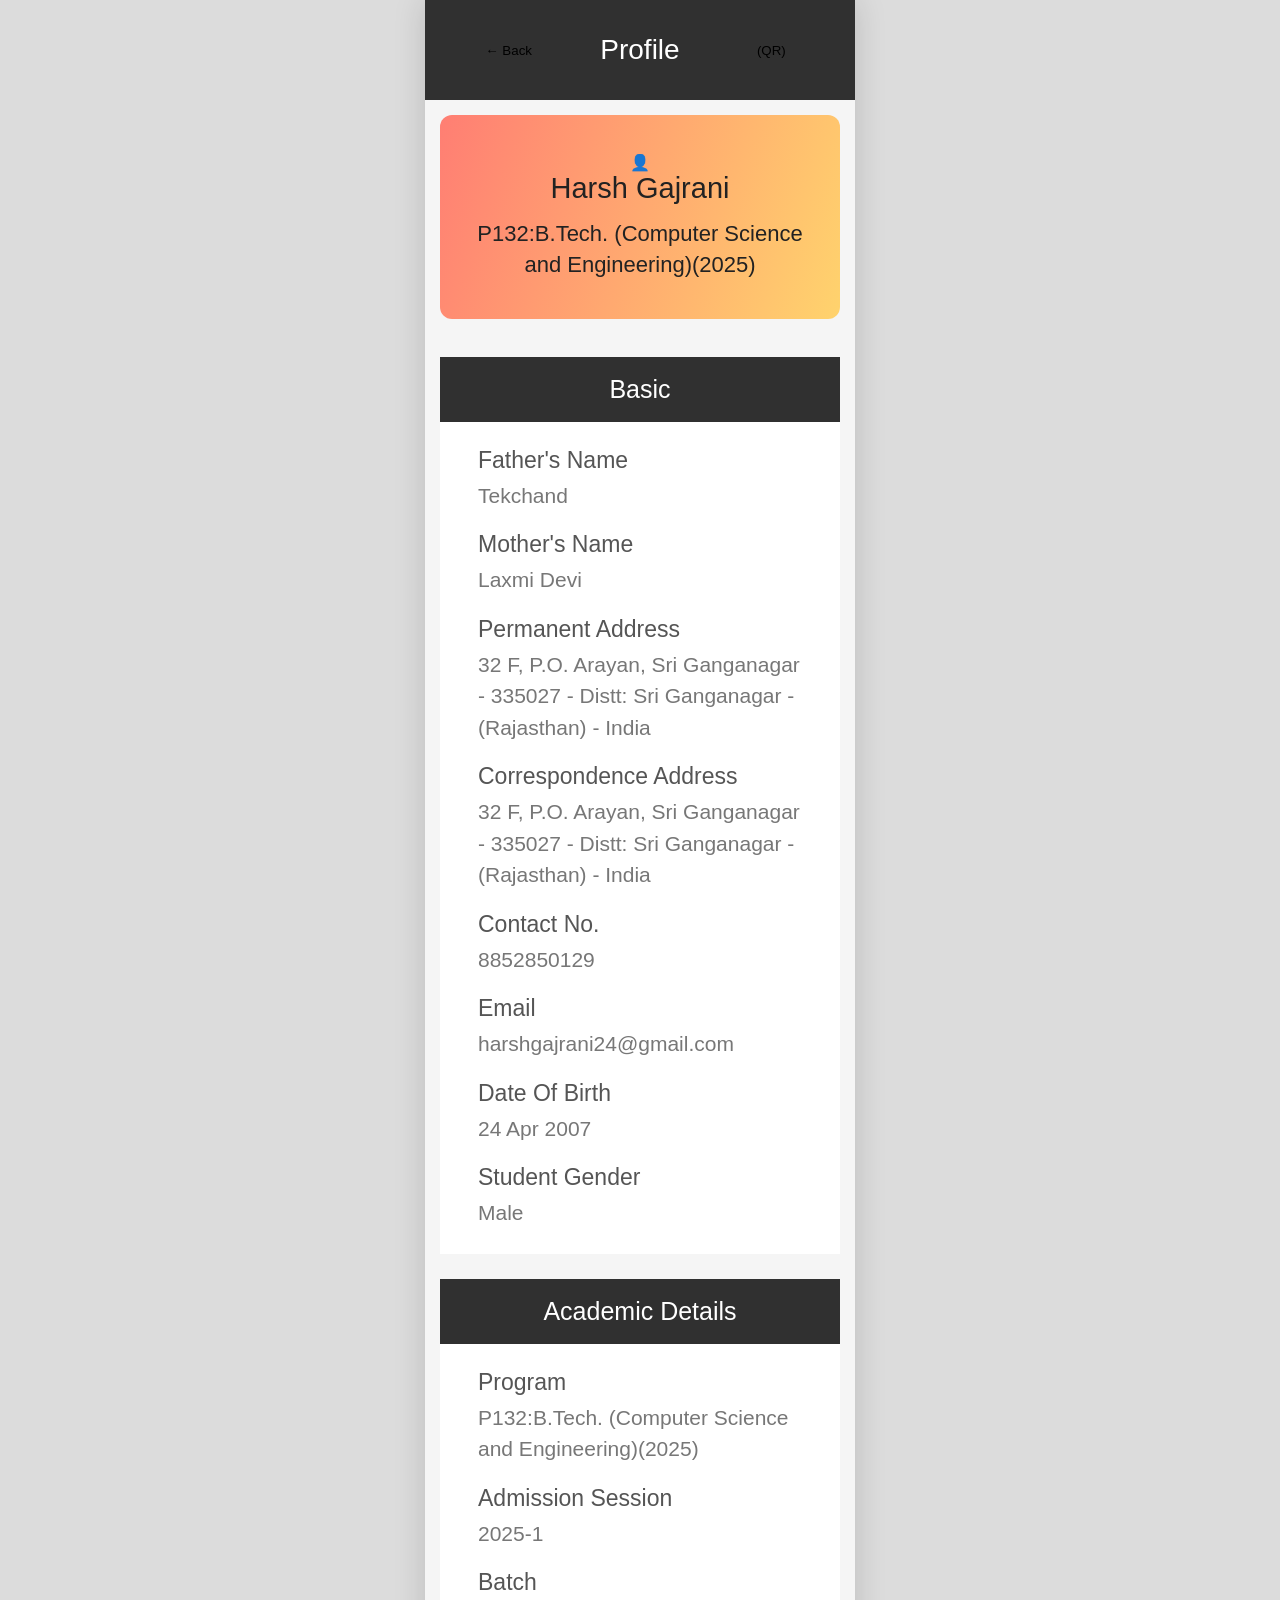
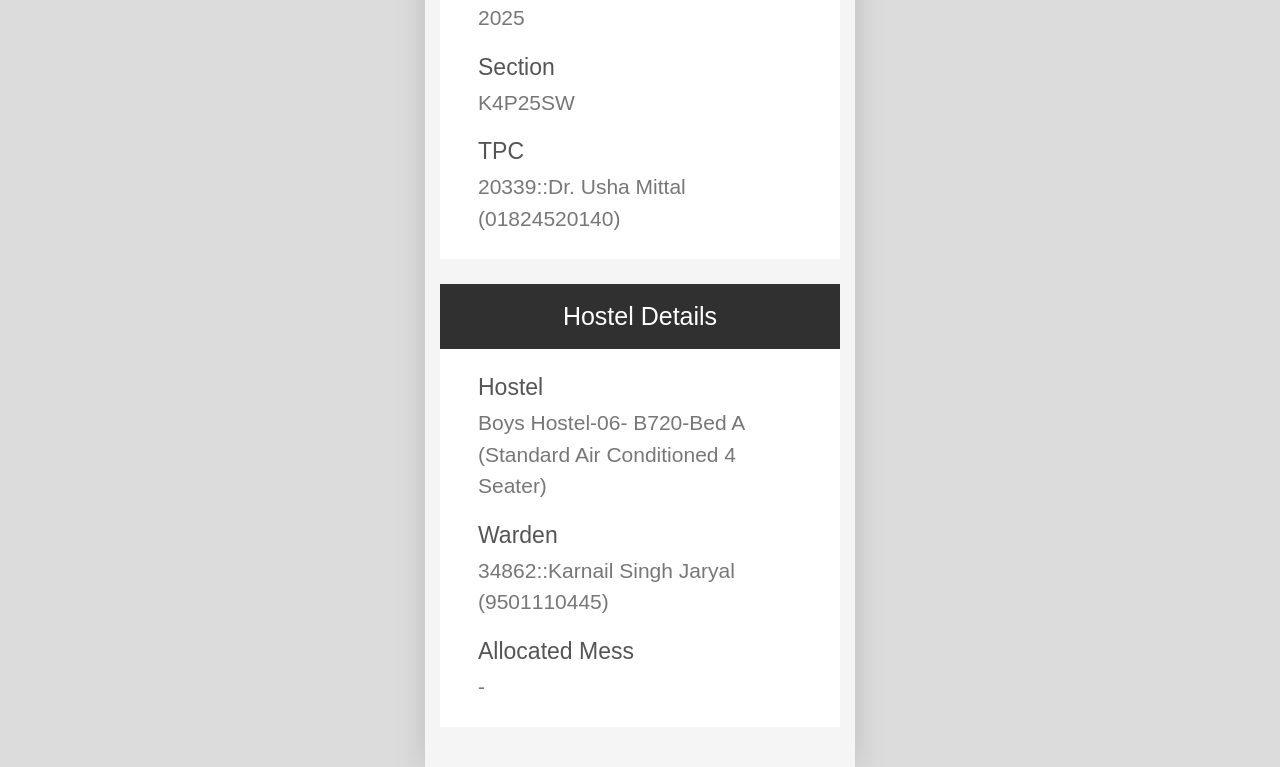
==== profile.html @ 2657b199 "Add files via upload" ====
<!doctype html>
<html lang="en">
  <head>
    <meta charset="UTF-8" />
    <meta name="viewport" content="width=device-width, initial-scale=1.0" />

    <title>Profile - UMS</title>

    <link rel="stylesheet" href="../style.css" />
  </head>

  <body>
    <div class="app">
      <!-- HEADER -->
      <div class="profile-header">
        <button onclick="showDashboard()">← Back</button>

        <h2>Profile</h2>

        <button class="qr-button">(QR)</button>
      </div>

      <!-- CONTENT -->
      <main class="profile-content">
        <!-- PROFILE CARD -->
        <section class="profile-card">
          <div class="profile-photo-placeholder">👤</div>

          <h2>Harsh Gajrani</h2>

          <p>P132:B.Tech. (Computer Science and Engineering)(2025)</p>
        </section>

        <!-- BASIC -->
        <section class="profile-section">
          <div class="profile-section-title">Basic</div>

          <div class="profile-data">
            <label>Father's Name</label>
            <p>Tekchand</p>

            <label>Mother's Name</label>
            <p>Laxmi Devi</p>

            <label>Permanent Address</label>
            <p>
              32 F, P.O. Arayan, Sri Ganganagar - 335027 - Distt: Sri Ganganagar
              - (Rajasthan) - India
            </p>

            <label>Correspondence Address</label>
            <p>
              32 F, P.O. Arayan, Sri Ganganagar - 335027 - Distt: Sri Ganganagar
              - (Rajasthan) - India
            </p>

            <label>Contact No.</label>
            <p>8852850129</p>

            <label>Email</label>
            <p>harshgajrani24@gmail.com</p>

            <label>Date Of Birth</label>
            <p>24 Apr 2007</p>

            <label>Student Gender</label>
            <p>Male</p>
          </div>
        </section>

        <!-- ACADEMIC DETAILS -->
        <section class="profile-section">
          <div class="profile-section-title">Academic Details</div>

          <div class="profile-data">
            <label>Program</label>
            <p>P132:B.Tech. (Computer Science and Engineering)(2025)</p>

            <label>Admission Session</label>
            <p>2025-1</p>

            <label>Batch</label>
            <p>2025</p>

            <label>Section</label>
            <p>K4P25SW</p>

            <label>TPC</label>
            <p>20339::Dr. Usha Mittal (01824520140)</p>
          </div>
        </section>

        <!-- HOSTEL DETAILS -->
        <section class="profile-section">
          <div class="profile-section-title">Hostel Details</div>

          <div class="profile-data">
            <label>Hostel</label>

            <p>
              Boys Hostel-06- B720-Bed A (Standard Air Conditioned 4 Seater)
            </p>

            <label>Warden</label>

            <p>34862::Karnail Singh Jaryal (9501110445)</p>

            <label>Allocated Mess</label>

            <p>-</p>
          </div>
        </section>
      </main>
    </div>
  </body>
</html>
---- style.css ----
/* =====================================================
   BASIC
===================================================== */

* {
    box-sizing: border-box;
    margin: 0;
    padding: 0;
}

html {
    scroll-behavior: smooth;
}

body {
    margin: 0;
    padding: 0;
    font-family: Arial, Helvetica, sans-serif;
    background: #eeeeee;
    color: #222;
}

button {
    font-family: inherit;
    border: none;
    background: none;
    cursor: pointer;
}

.app {
    width: 430px;
    max-width: 100%;
    min-height: 100vh;
    margin: 0 auto;
    background: #fff;
    position: relative;
    overflow-x: hidden;
}


/* =====================================================
   SCREEN NAVIGATION
===================================================== */

.screen {
    display: none;
    min-height: 100vh;
    padding-bottom: 90px;
}

.screen.active {
    display: block;
}


/* =====================================================
   DASHBOARD HEADER
===================================================== */

.header {
    height: 100px;

    display: grid;
    grid-template-columns: 70px 1fr 70px;

    align-items: center;

    padding: 0 20px;

    background: #fff;
}

.header h1 {
    text-align: center;

    font-size: 38px;
    font-weight: 400;

    letter-spacing: 2px;
}

.menu-btn {
    width: 48px;
    height: 48px;

    display: flex;
    flex-direction: column;

    justify-content: center;
    gap: 7px;
}

.menu-btn span {
    display: block;

    width: 35px;
    height: 5px;

    border-radius: 10px;

    background: linear-gradient(
        90deg,
        #ff7777,
        #ffc66b
    );
}

.notification-btn {
    position: relative;

    width: 50px;
    height: 50px;

    display: flex;
    align-items: center;
    justify-content: center;
}

.notification-btn svg {
    width: 35px;
    height: 35px;
}

.notification-count {
    position: absolute;

    top: -2px;
    right: -2px;

    background: linear-gradient(
        135deg,
        #ff7c72,
        #ffd06b
    );

    padding: 7px 9px;

    border-radius: 8px;

    font-size: 16px;
}


/* =====================================================
   TIMETABLE
===================================================== */

.timetable-section {
    padding: 15px 30px 25px;
}

.section-title-row {
    display: flex;

    justify-content: space-between;
    align-items: center;

    margin-bottom: 20px;
}

.section-title-row h2 {
    font-size: 32px;
    font-weight: 400;
}

.dost-btn {
    padding: 10px 20px;

    border-radius: 12px;

    background: linear-gradient(
        90deg,
        #ff7d72,
        #ffd36d
    );

    font-size: 22px;
}

.timetable-container {
    display: flex;
    gap: 18px;

    overflow-x: auto;

    scrollbar-width: none;
}

.timetable-container::-webkit-scrollbar {
    display: none;
}

.timetable-card {
    flex: 0 0 390px;

    border-radius: 15px;

    overflow: hidden;

    background: linear-gradient(
        135deg,
        #ff7770,
        #ffd36c
    );

    box-shadow: 0 5px 15px rgba(0,0,0,0.12);
}

.class-content {
    position: relative;

    height: 190px;

    padding: 28px;

    overflow: hidden;
}

.class-content h3 {
    font-size: 28px;
    font-weight: 400;
}

.class-content p {
    margin-top: 12px;

    font-size: 19px;
}

.attendance-status {
    display: inline-flex;

    align-items: center;

    gap: 8px;

    margin-top: 20px;

    padding: 7px 12px;

    border-radius: 20px;

    background: rgba(255,255,255,0.55);

    font-size: 17px;
}

.attendance-status span {
    width: 10px;
    height: 10px;

    border-radius: 50%;

    background: #ff4545;
}

.book-watermark {
    position: absolute;

    right: 20px;
    bottom: 15px;

    font-size: 75px;

    opacity: 0.14;
}

.time {
    padding: 13px;

    text-align: center;

    background: #2e2e2e;

    color: white;

    font-size: 22px;
}


/* =====================================================
   TILES
===================================================== */

.tiles-section {
    padding: 15px 30px 30px;
}

.tiles-heading {
    display: flex;

    justify-content: space-between;
    align-items: center;

    margin-bottom: 25px;
}

.tiles-heading h2 {
    font-size: 32px;
    font-weight: 400;
}

.tiles-heading p {
    margin-top: 12px;

    font-size: 19px;
}

.plus-btn {
    width: 52px;
    height: 52px;

    border-radius: 50%;

    background: #222;

    color: white;

    font-size: 35px;

    display: flex;
    align-items: center;
    justify-content: center;
}

.tiles-grid {
    display: grid;

    grid-template-columns: repeat(3, 1fr);

    gap: 22px;
}

.tile {
    position: relative;

    min-height: 250px;

    display: flex;

    flex-direction: column;

    justify-content: center;

    align-items: center;

    gap: 25px;

    padding: 20px;

    border: 2px solid #e5e1d5;

    border-radius: 16px;

    background: #fffdf2;

    box-shadow: 0 6px 14px rgba(0,0,0,0.07);
}

.tile.selected {
    border: 4px solid #ff887c;
}

.tile-badge {
    position: absolute;

    top: -18px;
    right: -10px;

    min-width: 48px;

    padding: 10px 12px;

    border-radius: 10px;

    background: linear-gradient(
        135deg,
        #ff7b72,
        #ffd16b
    );

    font-size: 18px;

    text-align: center;
}

.tile-icon svg {
    width: 75px;
    height: 75px;

    stroke-width: 1.5;
}

.tile-name {
    width: 100%;

    padding: 8px;

    border-radius: 10px;

    background: #ffc98f;

    text-align: center;

    font-size: 22px;
}


/* =====================================================
   BOTTOM NAV
===================================================== */

.bottom-nav {
    position: fixed;

    left: 0;
    right: 0;
    bottom: 0;

    height: 85px;

    display: grid;

    grid-template-columns: repeat(4, 1fr);

    background: white;

    border-top: 1px solid #ddd;

    z-index: 100;
}

.nav-item {
    display: flex;

    flex-direction: column;

    align-items: center;
    justify-content: center;

    gap: 6px;

    color: #999;

    font-size: 15px;
}

.nav-item svg {
    width: 32px;
    height: 32px;
}

.nav-item.active {
    color: #f28b35;
}


/* =====================================================
   DRAWER
===================================================== */

#drawer {
    position: fixed;

    top: 0;
    left: 0;

    width: 430px;
    max-width: 100vw;

    height: 100vh;

    background: #ffffff;

    z-index: 1000;

    /* CLOSED */
    transform: translateX(-100%);

    transition: transform 0.3s ease;

    overflow-y: auto;

    box-shadow: 5px 0 20px rgba(0, 0, 0, 0.15);
}


/* OPEN */

#drawer.active {
    transform: translateX(0);
}


/* =====================================================
   OVERLAY
===================================================== */

#drawer-overlay {
    position: fixed;

    top: 0;
    left: 0;

    width: 100%;
    height: 100vh;

    background: rgba(0, 0, 0, 0.35);

    z-index: 999;

    /* CLOSED */
    opacity: 0;

    visibility: hidden;

    pointer-events: none;

    transition:
        opacity 0.3s ease,
        visibility 0.3s ease;
}


/* OPEN */

#drawer-overlay.active {
    opacity: 1;

    visibility: visible;

    pointer-events: auto;
}

@media (min-width: 701px) {

    .drawer {
        left: calc(50% - 215px);
    }

}



/* DRAWER PROFILE */

.drawer-profile {
    padding: 55px 25px 35px;

    text-align: center;

    background: linear-gradient(
        135deg,
        #ff7771,
        #ffd36d
    );

    cursor: pointer;
}

.drawer-photo {
    width: 150px;
    height: 150px;

    object-fit: cover;

    border-radius: 50%;

    border: 4px solid white;

    box-shadow: 0 5px 15px rgba(0,0,0,0.2);
}

.drawer-profile h2 {
    margin-top: 18px;

    font-size: 29px;

    font-weight: 400;
}

.drawer-profile p {
    margin-top: 10px;

    font-size: 18px;

    line-height: 1.4;
}


/* SEARCH */

.drawer-search {
    display: flex;

    align-items: center;

    gap: 12px;

    margin: 22px;

    padding: 13px 18px;

    border-radius: 20px;

    background: #f0f0f0;
}

.drawer-search svg {
    width: 30px;
    height: 30px;

    color: #777;
}

.drawer-search input {
    width: 100%;

    border: none;

    outline: none;

    background: transparent;

    font-size: 22px;
}


/* DRAWER MENU */

.drawer-menu {
    display: flex;

    flex-direction: column;
}

.drawer-menu button {
    min-height: 95px;

    display: flex;

    align-items: center;

    gap: 25px;

    padding: 20px 30px;

    border-bottom: 1px solid #eee;

    color: #666;

    text-align: left;

    font-size: 22px;
}

.drawer-menu button:hover {
    background: #fafafa;
}

.drawer-menu svg {
    width: 32px;
    height: 32px;
}


/* LOGOUT */

.logout {
    margin: 25px;

    width: calc(100% - 50px);

    padding: 18px;

    display: flex;

    justify-content: center;

    align-items: center;

    gap: 15px;

    border-radius: 35px;

    background: linear-gradient(
        90deg,
        #ff7b72,
        #ffd36d
    );

    font-size: 22px;
}


/* =====================================================
   PROFILE HEADER
===================================================== */

.profile-header {
    position: sticky;

    top: 0;

    z-index: 50;

    height: 100px;

    display: grid;

    grid-template-columns: 1fr 1fr 1fr;

    align-items: center;

    padding: 0 18px;

    background: #303030;

    color: white;
}

.profile-header h2 {
    text-align: center;

    font-size: 28px;

    font-weight: 400;
}

.back-btn {
    display: flex;

    align-items: center;

    gap: 5px;

    color: white;

    font-size: 22px;

    justify-self: start;
}

.back-btn svg {
    width: 35px;
    height: 35px;
}

.qr-btn {
    justify-self: end;

    padding: 18px 14px;

    border-radius: 15px;

    background: #ff8c25;

    color: white;

    font-size: 20px;
}


/* =====================================================
   PROFILE
===================================================== */

.profile-content {
    padding: 15px;

    background: #f5f5f5;
}


/* PROFILE CARD */

.profile-card {
    padding: 38px 20px;

    text-align: center;

    border-radius: 12px;

    background: linear-gradient(
        110deg,
        #ff7e73,
        #ffd36d
    );

    margin-bottom: 38px;
}

.profile-photo {
    width: 225px;
    height: 225px;

    object-fit: cover;

    border-radius: 20px;

    display: block;

    margin: 0 auto 15px;

    background: white;

    border: 2px solid rgba(255,255,255,0.8);
}

.profile-card h2 {
    font-size: 29px;

    font-weight: 400;

    margin-bottom: 14px;
}

.profile-card p {
    font-size: 22px;

    line-height: 1.4;
}


/* PROFILE SECTION */

.profile-section {
    margin-bottom: 25px;

    background: white;
}

.profile-section-title {
    padding: 18px;

    text-align: center;

    background: #303030;

    color: white;

    font-size: 25px;
}

.profile-data {
    padding: 25px 38px;
}

.profile-data label {
    display: block;

    margin-top: 20px;

    color: #555;

    font-size: 23px;

    font-weight: 500;
}

.profile-data label:first-child {
    margin-top: 0;
}

.profile-data p {
    margin-top: 6px;

    color: #777;

    font-size: 21px;

    line-height: 1.5;
}


/* =====================================================
   MOBILE
===================================================== */

@media (max-width: 700px) {

    .header {
        height: 85px;

        grid-template-columns: 55px 1fr 55px;

        padding: 0 12px;
    }

    .header h1 {
        font-size: 29px;
    }

    .menu-btn span {
        width: 32px;
        height: 4px;
    }

    .timetable-section,
    .tiles-section {
        padding-left: 20px;
        padding-right: 20px;
    }

    .section-title-row h2,
    .tiles-heading h2 {
        font-size: 27px;
    }

    .dost-btn {
        font-size: 17px;
        padding: 10px 13px;
    }

    .timetable-card {
        flex-basis: 90vw;
    }

    .tiles-grid {
        grid-template-columns: repeat(2, 1fr);

        gap: 15px;
    }

    .tile {
        min-height: 200px;

        padding: 14px;

        gap: 18px;
    }

    .tile-icon svg {
        width: 60px;
        height: 60px;
    }

    .tile-name {
        font-size: 17px;
    }

    .drawer {
        width: 88vw;
    }

    .drawer-profile {
        padding-top: 40px;
    }

    .drawer-photo {
        width: 120px;
        height: 120px;
    }

    .drawer-profile h2 {
        font-size: 25px;
    }

    .drawer-menu button {
        min-height: 75px;

        font-size: 18px;

        padding: 15px 20px;

        gap: 18px;
    }

    .profile-photo {
        width: 225px;
        height: 225px;
    }

    .profile-data {
        padding: 25px 35px;
    }

    .profile-data label {
        font-size: 20px;
    }

    .profile-data p {
        font-size: 19px;
    }

    .profile-card p {
        font-size: 19px;
    }

}
/* =====================================================
   PHONE PREVIEW ON DESKTOP
===================================================== */

@media (min-width: 701px) {

    body {
        background: #dcdcdc;
    }

    .app {
        width: 430px;
        min-height: 100vh;

        margin: 0 auto;

        background: white;

        box-shadow:
            0 0 30px rgba(0, 0, 0, 0.15);
    }

    .header {
        width: 100%;
    }

    .timetable-section,
    .tiles-section {
        width: 100%;
        padding-left: 20px;
        padding-right: 20px;
    }

    .tiles-grid {
        grid-template-columns: repeat(2, 1fr);
        gap: 15px;
    }

    .tile {
        min-height: 200px;
    }

    .tile-icon svg {
        width: 60px;
        height: 60px;
    }

    .tile-name {
        font-size: 17px;
    }

    .timetable-card {
        flex-basis: 390px;
    }

    .drawer {
        width: 430px;
        max-width: 430px;
    }

}
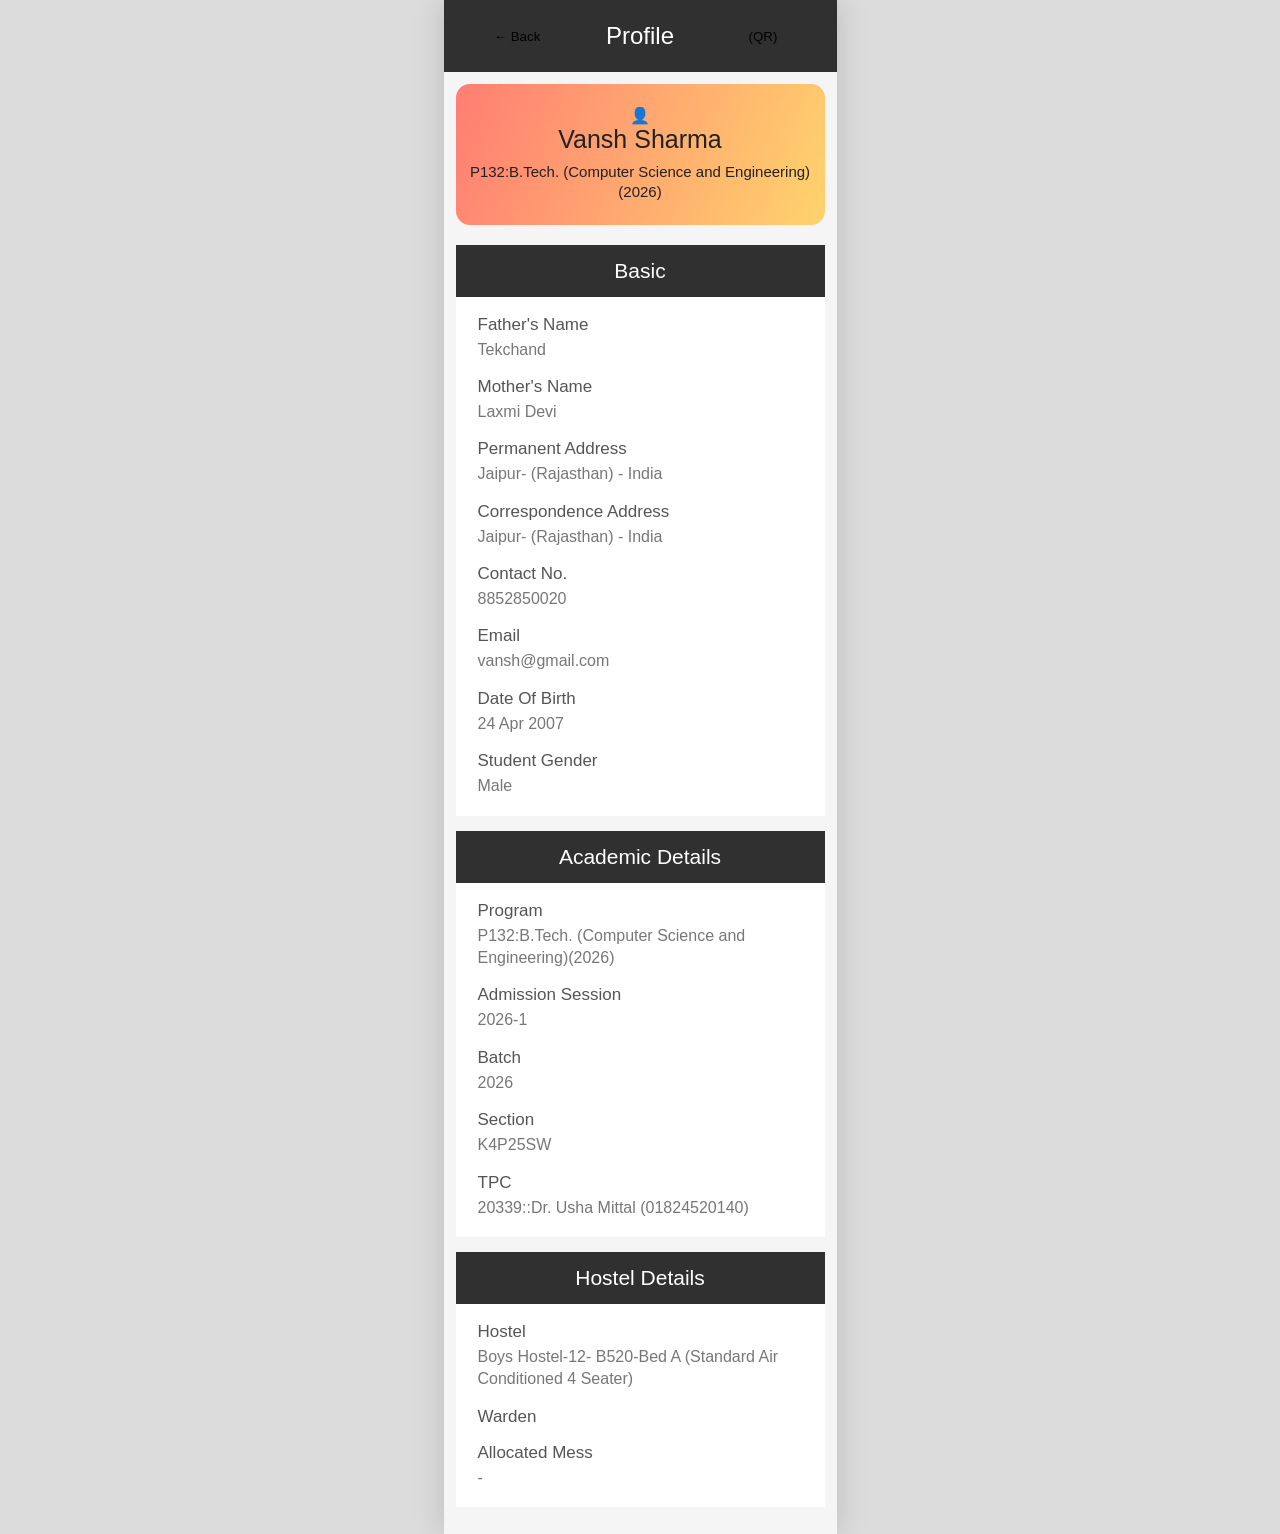
==== commit f634388d: "Add files via upload" ====
--- a/profile.html
+++ b/profile.html
@@ -26,9 +26,9 @@
         <section class="profile-card">
           <div class="profile-photo-placeholder">👤</div>
 
-          <h2>Harsh Gajrani</h2>
+          <h2>Vansh Sharma</h2>
 
-          <p>P132:B.Tech. (Computer Science and Engineering)(2025)</p>
+          <p>P132:B.Tech. (Computer Science and Engineering)(2026)</p>
         </section>
 
         <!-- BASIC -->
@@ -43,22 +43,16 @@
             <p>Laxmi Devi</p>
 
             <label>Permanent Address</label>
-            <p>
-              32 F, P.O. Arayan, Sri Ganganagar - 335027 - Distt: Sri Ganganagar
-              - (Rajasthan) - India
-            </p>
+            <p>Jaipur- (Rajasthan) - India</p>
 
             <label>Correspondence Address</label>
-            <p>
-              32 F, P.O. Arayan, Sri Ganganagar - 335027 - Distt: Sri Ganganagar
-              - (Rajasthan) - India
-            </p>
+            <p>Jaipur- (Rajasthan) - India</p>
 
             <label>Contact No.</label>
-            <p>8852850129</p>
+            <p>8852850020</p>
 
             <label>Email</label>
-            <p>harshgajrani24@gmail.com</p>
+            <p>vansh@gmail.com</p>
 
             <label>Date Of Birth</label>
             <p>24 Apr 2007</p>
@@ -74,13 +68,13 @@
 
           <div class="profile-data">
             <label>Program</label>
-            <p>P132:B.Tech. (Computer Science and Engineering)(2025)</p>
+            <p>P132:B.Tech. (Computer Science and Engineering)(2026)</p>
 
             <label>Admission Session</label>
-            <p>2025-1</p>
+            <p>2026-1</p>
 
             <label>Batch</label>
-            <p>2025</p>
+            <p>2026</p>
 
             <label>Section</label>
             <p>K4P25SW</p>
@@ -98,12 +92,10 @@
             <label>Hostel</label>
 
             <p>
-              Boys Hostel-06- B720-Bed A (Standard Air Conditioned 4 Seater)
+              Boys Hostel-12- B520-Bed A (Standard Air Conditioned 4 Seater)
             </p>
 
             <label>Warden</label>
-
-            <p>34862::Karnail Singh Jaryal (9501110445)</p>
 
             <label>Allocated Mess</label>
 
--- a/style.css
+++ b/style.css
@@ -191,7 +191,7 @@
 }
 
 .timetable-card {
-    flex: 0 0 390px;
+    flex: 0 0 calc((100vw - 40px) / 2);
 
     border-radius: 15px;
 
@@ -209,9 +209,9 @@
 .class-content {
     position: relative;
 
-    height: 190px;
-
-    padding: 28px;
+    height: 140px;
+
+    padding: 18px;
 
     overflow: hidden;
 }
@@ -324,17 +324,14 @@
 }
 
 .tiles-grid {
-    display: grid;
-
     grid-template-columns: repeat(3, 1fr);
-
-    gap: 22px;
+    gap: 12px;
 }
 
 .tile {
     position: relative;
 
-    min-height: 250px;
+    min-height: 130px;
 
     display: flex;
 
@@ -344,9 +341,9 @@
 
     align-items: center;
 
-    gap: 25px;
-
-    padding: 20px;
+    gap: 8px;
+
+    padding: 8px;
 
     border: 2px solid #e5e1d5;
 
@@ -385,8 +382,8 @@
 }
 
 .tile-icon svg {
-    width: 75px;
-    height: 75px;
+    width: 38px;
+    height: 38px;
 
     stroke-width: 1.5;
 }
@@ -394,7 +391,7 @@
 .tile-name {
     width: 100%;
 
-    padding: 8px;
+    padding: 6px 3px;
 
     border-radius: 10px;
 
@@ -402,7 +399,7 @@
 
     text-align: center;
 
-    font-size: 22px;
+    font-size: 12px;
 }
 
 
@@ -1048,4 +1045,722 @@
         max-width: 430px;
     }
 
+}
+/* =====================================================
+   iPHONE 16 FINAL RESPONSIVE FIX
+===================================================== */
+/* =====================================================
+   IPHONE 16 COMPACT UI
+===================================================== */
+
+html {
+    width: 100%;
+    overflow-x: hidden;
+}
+
+body {
+    width: 100%;
+    margin: 0;
+    padding: 0;
+    overflow-x: hidden;
+}
+
+.app {
+    width: 100%;
+    max-width: 393px;
+    margin: 0 auto;
+    min-height: 100vh;
+    overflow-x: hidden;
+}
+
+
+/* ================= HEADER ================= */
+
+.header {
+    height: 70px;
+    grid-template-columns: 45px 1fr 45px;
+    padding: 0 10px;
+}
+
+.header h1 {
+    font-size: 25px;
+    letter-spacing: 0;
+}
+
+.menu-btn {
+    width: 38px;
+    height: 38px;
+}
+
+.menu-btn span {
+    width: 27px;
+    height: 3px;
+    gap: 5px;
+}
+
+.notification-btn {
+    width: 38px;
+    height: 38px;
+}
+
+.notification-btn svg {
+    width: 27px;
+    height: 27px;
+}
+
+.notification-count {
+    top: -4px;
+    right: -5px;
+    padding: 4px 6px;
+    font-size: 12px;
+    border-radius: 7px;
+}
+
+
+/* ================= TIMETABLE ================= */
+
+.timetable-section {
+    padding: 12px 16px 18px;
+}
+
+.section-title-row {
+    margin-bottom: 14px;
+}
+
+.section-title-row h2 {
+    font-size: 23px;
+}
+
+.dost-btn {
+    padding: 8px 11px;
+    font-size: 14px;
+    border-radius: 10px;
+}
+
+.timetable-container {
+    gap: 12px;
+}
+
+.timetable-card {
+    flex: 0 0 320px;
+    max-width: 320px;
+    border-radius: 14px;
+}
+
+.class-content {
+    height: 165px;
+    padding: 22px;
+}
+
+.class-content h3 {
+    font-size: 24px;
+}
+
+.class-content p {
+    margin-top: 8px;
+    font-size: 16px;
+}
+
+.attendance-status {
+    margin-top: 15px;
+    padding: 6px 10px;
+    font-size: 14px;
+}
+
+.attendance-status span {
+    width: 8px;
+    height: 8px;
+}
+
+.book-watermark {
+    right: 15px;
+    bottom: 12px;
+    font-size: 55px;
+}
+
+.time {
+    padding: 10px;
+    font-size: 18px;
+}
+
+
+/* ================= ADD MORE TILES ================= */
+
+.tiles-section {
+    padding: 12px 16px 95px;
+}
+
+.tiles-heading {
+    margin-bottom: 18px;
+}
+
+.tiles-heading h2 {
+    font-size: 23px;
+}
+
+.tiles-heading p {
+    margin-top: 8px;
+    font-size: 15px;
+    line-height: 1.3;
+}
+
+.plus-btn {
+    width: 46px;
+    height: 46px;
+    font-size: 30px;
+}
+
+.tiles-grid {
+    grid-template-columns: repeat(2, minmax(0, 1fr));
+    gap: 11px;
+}
+
+.tile {
+    min-height: 155px;
+    padding: 10px;
+    gap: 11px;
+    border-radius: 13px;
+}
+
+.tile-icon svg {
+    width: 46px;
+    height: 46px;
+}
+
+.tile-name {
+    padding: 7px 4px;
+    font-size: 14px;
+    border-radius: 8px;
+}
+
+
+/* ================= BOTTOM NAV ================= */
+
+.bottom-nav {
+    width: 100%;
+    max-width: 393px;
+    height: 70px;
+}
+
+.nav-item {
+    gap: 3px;
+    font-size: 12px;
+}
+
+.nav-item svg {
+    width: 26px;
+    height: 26px;
+}
+
+
+/* ================= DRAWER ================= */
+
+#drawer {
+    width: 82%;
+    max-width: 325px;
+    height: 100dvh;
+}
+
+.drawer-profile {
+    padding: 28px 18px 24px;
+}
+
+.drawer-photo {
+    width: 100px;
+    height: 100px;
+}
+
+.drawer-profile h2 {
+    margin-top: 12px;
+    font-size: 21px;
+}
+
+.drawer-profile p {
+    margin-top: 7px;
+    font-size: 14px;
+}
+
+.drawer-search {
+    margin: 15px;
+    padding: 10px 14px;
+}
+
+.drawer-search svg {
+    width: 25px;
+    height: 25px;
+}
+
+.drawer-search input {
+    font-size: 17px;
+}
+
+.drawer-menu button {
+    min-height: 62px;
+    padding: 12px 17px;
+    gap: 14px;
+    font-size: 16px;
+}
+
+.drawer-menu svg {
+    width: 27px;
+    height: 27px;
+}
+
+
+/* ================= PROFILE HEADER ================= */
+
+.profile-header {
+    height: 72px;
+    padding: 0 12px;
+}
+
+.profile-header h2 {
+    font-size: 24px;
+}
+
+.back-btn {
+    font-size: 17px;
+}
+
+.back-btn svg {
+    width: 27px;
+    height: 27px;
+}
+
+.qr-btn {
+    padding: 11px 10px;
+    border-radius: 12px;
+    font-size: 16px;
+}
+
+
+/* ================= PROFILE PAGE ================= */
+
+.profile-content {
+    padding: 12px;
+}
+
+.profile-card {
+    padding: 22px 12px;
+    margin-bottom: 20px;
+    border-radius: 14px;
+}
+
+.profile-photo {
+    width: 150px;
+    height: 150px;
+    border-radius: 16px;
+    margin-bottom: 12px;
+}
+
+.profile-card h2 {
+    font-size: 25px;
+    margin-bottom: 8px;
+}
+
+.profile-card p {
+    font-size: 15px;
+    line-height: 1.35;
+}
+
+.profile-section {
+    margin-bottom: 15px;
+}
+
+.profile-section-title {
+    padding: 14px;
+    font-size: 21px;
+}
+
+.profile-data {
+    padding: 18px 22px;
+}
+
+.profile-data label {
+    margin-top: 16px;
+    font-size: 17px;
+}
+
+.profile-data p {
+    margin-top: 4px;
+    font-size: 16px;
+    line-height: 1.4;
+}
+
+
+/* ================= IPHONE 16 WIDTH ================= */
+
+@media screen and (min-width: 390px) and (max-width: 430px) {
+
+    .app {
+        width: 100%;
+        max-width: 393px;
+    }
+
+}
+/* =====================================================
+   iPHONE 16 - FINAL COMPACT LAYOUT
+===================================================== */
+@media screen and (max-width: 430px) {
+
+    html,
+    body {
+        margin: 0;
+        padding: 0;
+        width: 100%;
+        overflow-x: hidden;
+    }
+
+    .app {
+        width: 100%;
+        max-width: 393px;
+        min-height: 100vh;
+        margin: 0 auto;
+        overflow-x: hidden;
+        background: #fff;
+    }
+
+
+    /* ================= HEADER ================= */
+
+    .header {
+        height: 62px;
+        grid-template-columns: 42px 1fr 42px;
+        padding: 0 8px;
+    }
+
+    .header h1 {
+        font-size: 22px;
+        font-weight: 400;
+        letter-spacing: 0;
+    }
+
+    .menu-btn {
+        width: 36px;
+        height: 36px;
+    }
+
+    .menu-btn span {
+        width: 27px;
+        height: 3px;
+    }
+
+    .notification-btn {
+        width: 36px;
+        height: 36px;
+    }
+
+    .notification-btn svg {
+        width: 25px;
+        height: 25px;
+    }
+
+    .notification-count {
+        top: -3px;
+        right: -4px;
+        padding: 3px 5px;
+        font-size: 11px;
+    }
+
+
+    /* ================= TIMETABLE ================= */
+
+    .timetable-section {
+        padding: 8px 15px 12px;
+    }
+
+    .section-title-row {
+        margin-bottom: 12px;
+    }
+
+    .section-title-row h2 {
+        font-size: 20px;
+        font-weight: 400;
+        white-space: nowrap;
+    }
+
+    .dost-btn {
+        padding: 7px 10px;
+        font-size: 13px;
+        border-radius: 9px;
+    }
+
+    .timetable-container {
+        display: flex;
+        gap: 10px;
+        width: 100%;
+        overflow: hidden;
+    }
+
+    /* TWO CARDS FIT ON SCREEN */
+    .timetable-card {
+        flex: 0 0 calc((100vw - 40px) / 2);
+        width: calc((100vw - 40px) / 2);
+        max-width: none;
+        border-radius: 12px;
+    }
+
+    .class-content {
+        height: 125px;
+        padding: 14px;
+    }
+
+    .class-content h3 {
+        font-size: 17px;
+        font-weight: 400;
+    }
+
+    .class-content p {
+        margin-top: 6px;
+        font-size: 13px;
+    }
+
+    .attendance-status {
+        margin-top: 10px;
+        padding: 5px 7px;
+        gap: 5px;
+        font-size: 11px;
+        white-space: nowrap;
+    }
+
+    .attendance-status span {
+        width: 7px;
+        height: 7px;
+    }
+
+    .book-watermark {
+        right: 5px;
+        bottom: 5px;
+        font-size: 42px;
+    }
+
+    .time {
+        padding: 7px 3px;
+        font-size: 13px;
+        white-space: nowrap;
+    }
+
+
+    /* ================= ADD MORE TILES ================= */
+
+    .tiles-section {
+        padding: 8px 15px 75px;
+    }
+
+    .tiles-heading {
+        margin-bottom: 13px;
+    }
+
+    .tiles-heading h2 {
+        font-size: 20px;
+        font-weight: 400;
+    }
+
+    .tiles-heading p {
+        margin-top: 5px;
+        font-size: 13px;
+        line-height: 1.25;
+    }
+
+    .plus-btn {
+        width: 42px;
+        height: 42px;
+        font-size: 27px;
+        flex-shrink: 0;
+    }
+
+
+    /* ================= SIX TILES ================= */
+
+    .tiles-grid {
+        display: grid;
+
+        grid-template-columns: repeat(3, 1fr);
+
+        gap: 9px;
+
+        width: 100%;
+    }
+
+    .tile {
+        min-width: 0;
+        min-height: 120px;
+
+        height: 120px;
+
+        padding: 6px;
+
+        gap: 6px;
+
+        border-radius: 11px;
+    }
+
+    .tile.selected {
+        border-width: 3px;
+    }
+
+    .tile-badge {
+        top: -7px;
+        right: -5px;
+
+        min-width: 34px;
+
+        padding: 5px 6px;
+
+        border-radius: 7px;
+
+        font-size: 11px;
+    }
+
+    .tile-icon svg {
+        width: 34px;
+        height: 34px;
+    }
+
+    .tile-name {
+        width: 100%;
+
+        padding: 5px 2px;
+
+        border-radius: 6px;
+
+        font-size: 11px;
+
+        line-height: 1.1;
+    }
+
+
+    /* ================= BOTTOM NAV ================= */
+
+    .bottom-nav {
+        position: fixed;
+
+        left: 0;
+        right: 0;
+        bottom: 0;
+
+        width: 100%;
+        max-width: 393px;
+
+        height: 62px;
+
+        grid-template-columns: repeat(4, 1fr);
+    }
+
+    .nav-item {
+        gap: 1px;
+        font-size: 10px;
+    }
+
+    .nav-item svg {
+        width: 23px;
+        height: 23px;
+    }
+
+
+    /* ================= DRAWER ================= */
+
+    #drawer {
+        width: 82%;
+        max-width: 320px;
+        height: 100dvh;
+    }
+
+    #drawer.active {
+        transform: translateX(0);
+    }
+
+    #drawer-overlay {
+        position: fixed;
+        inset: 0;
+
+        width: 100%;
+        height: 100dvh;
+
+        opacity: 0;
+        visibility: hidden;
+        pointer-events: none;
+
+        background: rgba(0,0,0,0.35);
+
+        z-index: 999;
+    }
+
+    #drawer-overlay.active {
+        opacity: 1;
+        visibility: visible;
+        pointer-events: auto;
+    }
+
+
+    /* ================= PROFILE ================= */
+
+    .profile-header {
+        height: 64px;
+        padding: 0 10px;
+    }
+
+    .profile-header h2 {
+        font-size: 21px;
+    }
+
+    .back-btn {
+        font-size: 16px;
+    }
+
+    .back-btn svg {
+        width: 25px;
+        height: 25px;
+    }
+
+    .qr-btn {
+        padding: 10px 9px;
+        font-size: 15px;
+        border-radius: 11px;
+    }
+
+    .profile-content {
+        padding: 9px;
+    }
+
+    .profile-card {
+        padding: 18px 9px;
+        margin-bottom: 16px;
+        border-radius: 13px;
+    }
+
+    .profile-photo {
+        width: 115px;
+        height: 115px;
+        border-radius: 14px;
+    }
+
+    .profile-card h2 {
+        font-size: 21px;
+        margin-bottom: 7px;
+    }
+
+    .profile-card p {
+        font-size: 13px;
+        line-height: 1.3;
+    }
+
+    .profile-section-title {
+        padding: 12px;
+        font-size: 19px;
+    }
+
+    .profile-data {
+        padding: 16px 18px;
+    }
+
+    .profile-data label {
+        margin-top: 14px;
+        font-size: 15px;
+    }
+
+    .profile-data p {
+        font-size: 14px;
+        line-height: 1.35;
+    }
 }
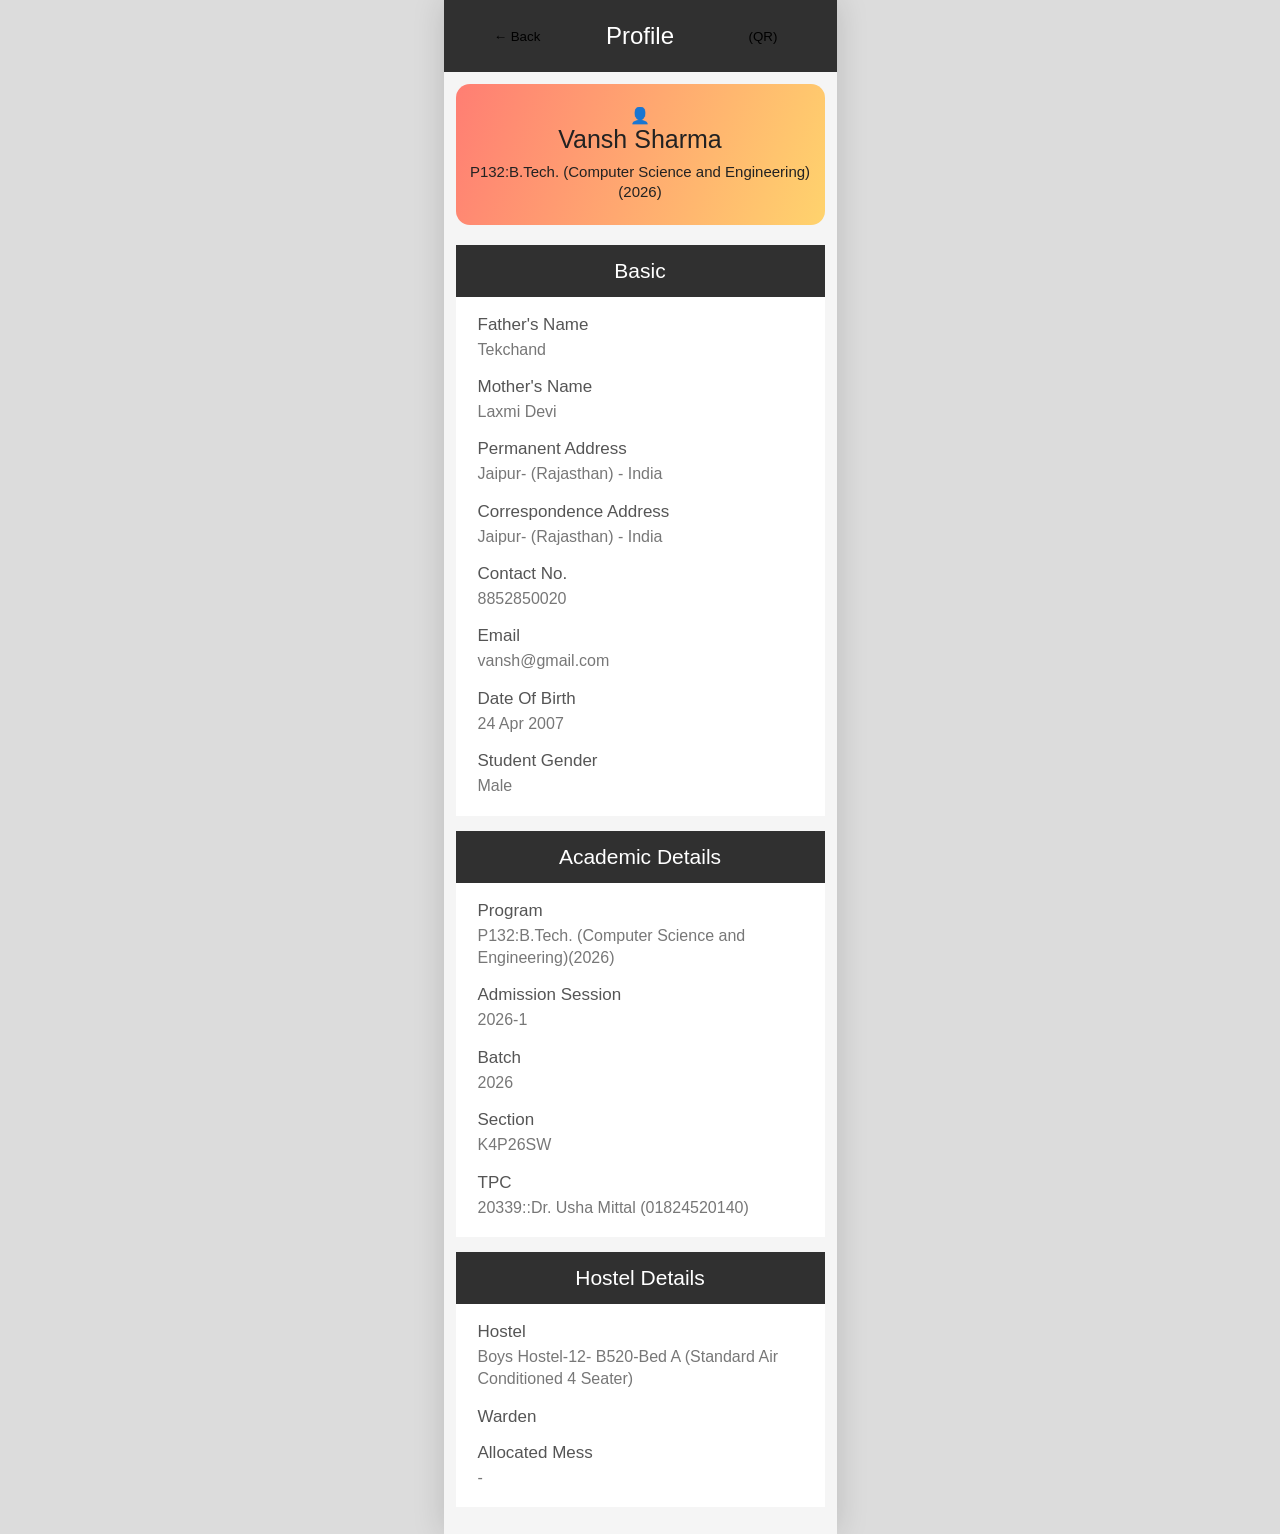
==== commit 43e47684: "Add files via upload" ====
--- a/profile.html
+++ b/profile.html
@@ -77,7 +77,7 @@
             <p>2026</p>
 
             <label>Section</label>
-            <p>K4P25SW</p>
+            <p>K4P26SW</p>
 
             <label>TPC</label>
             <p>20339::Dr. Usha Mittal (01824520140)</p>
